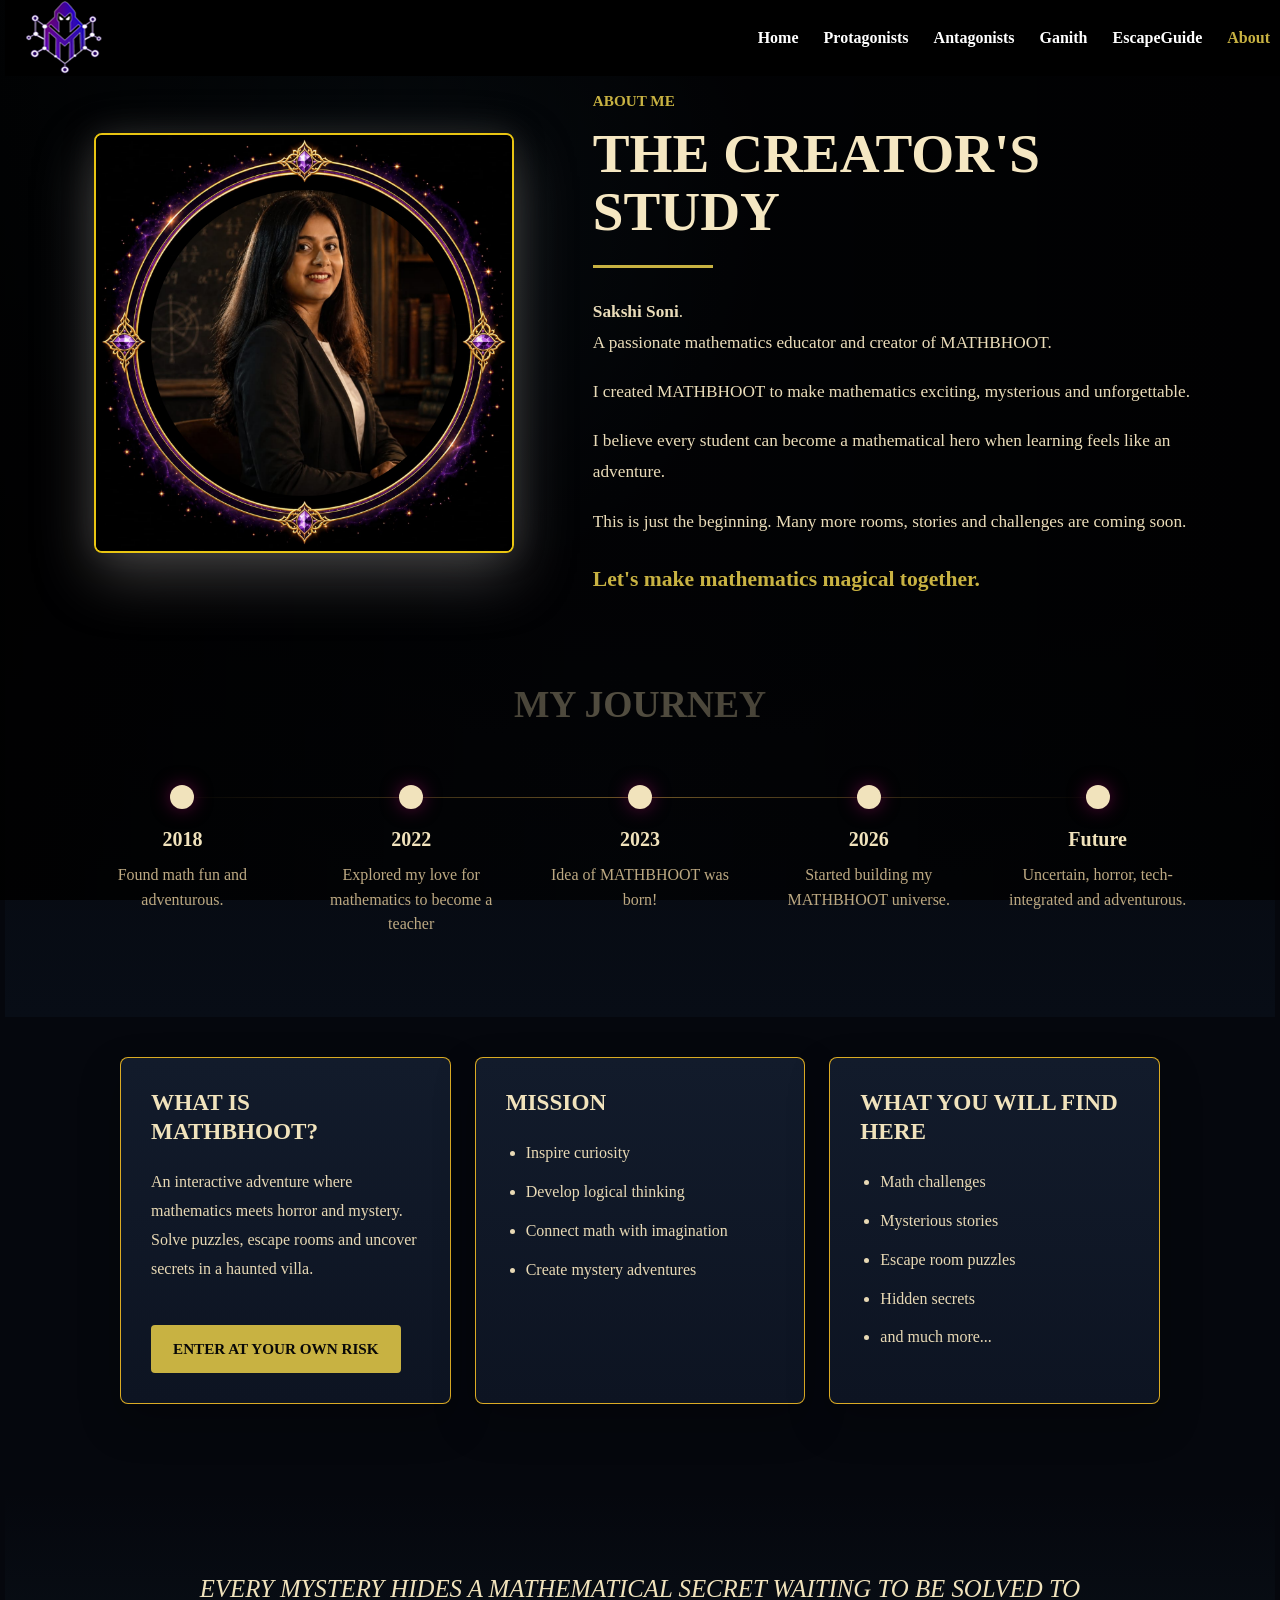
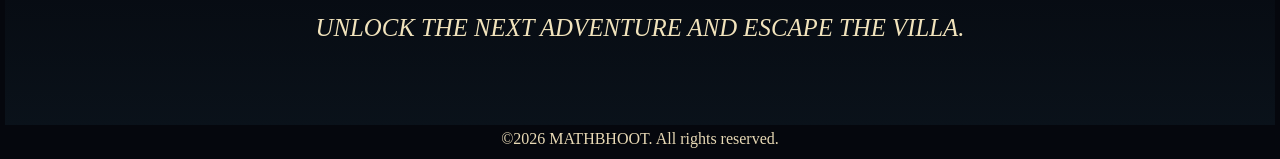
==== html/about/about.html @ 96b15bda "about done" ====
<!DOCTYPE html>
<html lang="en">

<head>

    <meta charset="UTF-8">
    <meta name="viewport" content="width=device-width, initial-scale=1.0">
    <title>MATHBHOOT | WHERE MATHEMATICS MEETS MYSTERY</title>

    <meta name="about" content="Sakshi Soni">
    <meta name="description"
      content="Meet Sakshi Soni, creator of MATHBHOOT | WHERE MATHEMATICS MEETS MYSTERY.">
    <meta name="robots" content="index, follow">
    <link rel="canonical" href="https://mathbhoot.com/html/about/about.html">

    <meta property="og:type" content="profile">
    <meta property="og:site_name" content="MATHBHOOT">
    <meta property="og:title" content="About Sakshi Soni, creator of MATHBHOOT | WHERE MATHEMATICS MEETS MYSTERY">
    <meta property="og:description"
      content="Meet Sakshi Soni, mathematics educator and creator of MATHBHOOT | WHERE MATHEMATICS MEETS MYSTERY.">
    <meta property="og:url" content="https://mathbhoot.com/html/about/about.html">
    <meta property="og:image" content="https://mathbhoot.com/assets/sakshi.png">
    <meta property="og:image:secure_url" content="https://mathbhoot.com/assets/sakshi.png">
    <meta property="og:image:type" content="image/png">
    <meta property="og:image:width" content="1306">
    <meta property="og:image:height" content="1306">
    <meta property="og:image:alt" content="Sakshi Soni, creator of MATHBHOOT | WHERE MATHEMATICS MEETS MYSTERY">
    <meta property="profile:first_name" content="Sakshi">
    <meta property="profile:last_name" content="Soni">

    <meta name="twitter:card" content="summary_large_image">
    <meta name="twitter:title" content="About Sakshi Soni, creator of MATHBHOOT | WHERE MATHEMATICS MEETS MYSTERY">
    <meta name="twitter:description"
      content="Meet Sakshi Soni, mathematics educator and creator of MATHBHOOT | WHERE MATHEMATICS MEETS MYSTERY">
    <meta name="twitter:image" content="https://mathbhoot.com/assets/sakshi.png">
    <meta name="twitter:image:alt" content="Sakshi Soni, creator of MATHBHOOT | WHERE MATHEMATICS MEETS MYSTERY">
    
    <link rel="icon" href="../../assets/logo.png" type="image/png">
    <link rel="stylesheet" href="../../css/about/about.css">
    
    <script async src="https://www.googletagmanager.com/gtag/js?id=G-JPNB4LNP9J"></script>
    <script>
        window.dataLayer = window.dataLayer || [];
        function gtag(){ dataLayer.push(arguments); }
        gtag('js', new Date());
        gtag('config', 'G-JPNB4LNP9J');
    </script>
    <script type="application/ld+json">
    {
      "@context": "https://schema.org",
      "@type": "Person",
      "name": "Sakshi Soni",
      "url": "https://mathbhoot.com/html/about/about.html",
      "image": "https://mathbhoot.com/assets/sakshi.png",
      "jobTitle": "Mathematics Educator",
      "description": "Sakshi Soni is the creator of MATHBHOOT | WHERE MATHEMATICS MEETS MYSTERY.",
      "knowsAbout": ["Mathematics", "Education", "Puzzle-based learning"],
      "worksFor": {
        "@type": "Website",
        "name": "MATHBHOOT",
        "url": "https://mathbhoot.com/"
      }
    }
    </script>

</head>

<body>
    <div id="magic-particles"></div>
    <div class="fog"></div>

    <!-- NAVBAR -->

    <header class="site-header">
        <nav class="navbar" aria-label="Main navigation">
            <div class="logo-container">
                <a href="../../index.html" aria-label="Go to MATHBHOOT home"><img src="../../assets/logo.png" alt="MATHBHOOT Logo" class="nav-logo"></a>
            </div>
            <!-- Toggle button for mobile-->
             <button class="nav-toggle" type="button"aria-label="Open main navigation"aria-controls="primaryNavigation"aria-expanded="false">☰</button>
               
             <!--Navigation links-->
             <ul class="nav-links" id="primaryNavigation">
               <li> <a href="../../index.html">Home</a></li>
               <li><a href="html/protagonists/protagonists.html">Protagonists</a></li>
               <li><a href="html/antagonists/antagonists.html">Antagonists</a></li>
               <li><a href="html/ganith/ganith.html">Ganith</a></li>
               <li><a href="html/escapeguide/escape.html">EscapeGuide</a></li>
               <li><a href="html/about/about.html" class="active" aria-current="page">About</a></li>
            
            </ul>
        </div>
        </nav>

    </header>
    <br>
    <br>
    <br>
    <!-- HERO SECTION -->

    <section class="hero reveal">

        <div class="hero-overlay"></div>

        <div class="hero-content">

            <div class="profile-card">

                <img src="../../assets/sakshi.png"
                     alt="Sakshi Soni, creator of MATHBHOOT | WHERE MATHEMATICS MEETS MYSTERY"
                     loading="eager">

            </div>

            <div class="creator-content">

                <span class="small-heading">
                    ABOUT ME
                </span>

                <h1>
                    THE CREATOR'S STUDY
                </h1>

                <div class="gold-divider"></div>

                <div class="creator-copy">
                    <p>
                        <b>Sakshi Soni</b>.<br />
                        A passionate mathematics educator and creator of MATHBHOOT.
                    </p>
                <p>
                    I created MATHBHOOT to make mathematics
                    exciting, mysterious and unforgettable.
                </p>
                <p>
                    I believe every student can become
                    a mathematical hero when learning
                    feels like an adventure.
                </p>
                <p>
                    This is just the beginning.
                    Many more rooms, stories and
                    challenges are coming soon.
                </p>
                <h3>
                    Let's make mathematics magical together.
                </h3>
                </div>

            </div>

        </div>

    </section>
    <!-- TIMELINE -->

    <section class="journey reveal">

        <h2>MY JOURNEY</h2>

        <div class="timeline">

            <div class="timeline-item">

                <div class="circle"></div>

                <h3>2018</h3>

                <p>
                    Found math fun and adventurous.
                </p>

            </div>

            <div class="timeline-item">

                <div class="circle"></div>

                <h3>2022</h3>

                <p>
                    Explored my love for mathematics to become a teacher
                </p>

            </div>

            <div class="timeline-item">

                <div class="circle"></div>

                <h3>2023</h3>

                <p>
                    Idea of MATHBHOOT
                    was born!
                </p>

            </div>

            <div class="timeline-item">

                <div class="circle"></div>

                <h3>2026</h3>

                <p>
                    Started building my MATHBHOOT universe.
                </p>

            </div>

            <div class="timeline-item">

                <div class="circle"></div>

                <h3>Future</h3>

                <p>
                    Uncertain, horror, tech-integrated and adventurous.
                </p>

            </div>

        </div>

    </section>



    <!-- INFO CARDS -->

    <section class="cards reveal">

        <div class="info-card">

            <h2>WHAT IS MATHBHOOT?</h2>

            <p>
                An interactive adventure where
                mathematics meets horror and mystery.<br />
                Solve puzzles, escape rooms and
                uncover secrets in a haunted villa.
            </p>

            <button type="button">ENTER AT YOUR OWN RISK</button>

        </div>

        <div class="info-card">

            <h2>MISSION</h2>

            <ul>

                <li>Inspire curiosity</li>

                <li>Develop logical thinking</li>

                <li>Connect math with imagination</li>

                <li>Create mystery adventures</li>

            </ul>

        </div>

        <div class="info-card">

            <h2>WHAT YOU WILL FIND HERE</h2>

            <ul>

                <li>Math challenges</li>

                <li>Mysterious stories</li>
                <li>Escape room puzzles</li>
                <li>Hidden secrets</li>
                <li>and much more...</li>
            </ul>
        </div>
        </section>

        <!--QUOTE-->
        <section class="quote-section reveal">        <script src="../js/modules/about-effects.js"></script>
            <blockquote>
                EVERY MYSTERY HIDES A MATHEMATICAL SECRET WAITING TO BE SOLVED TO UNLOCK THE NEXT ADVENTURE AND ESCAPE THE VILLA.
            </blockquote>

        </section>
        


        <!--FOOTER-->
        <footer class="site-footer">
    <div class="footer-content">
        <p align="center"> &copy;2026 MATHBHOOT. All rights reserved.</p>
    </div>
</footer>

    <script src="../../js/main.js"></script>
    </body>
</html>
---- css/about/about.css ----
/* =========================
   NAVBAR
========================= */
/* Base Navbar Styles */
/* ensures the navbar inside follow the header width*/
*{
    margin:0;
    padding:0;
    box-sizing:border-box;
}

.navbar {
    position: fixed;
    top:0;
    z-index: 1000;
    display: flex;
    justify-content: space-between;
    align-items: center;
    width: 100%;
    padding: 0 15px;
    background: #000000;
}

.nav-links {
    display: flex;
    list-style: none;
    gap: 25px;
}

.nav-links a {
    color: white;
    text-decoration: none;
    font-weight: bold;
}

.nav-toggle {
    display: none; /* Hidden on desktop */
    background: none;
    border: none;
    color: white;
    font-size: 1 rem;
    cursor: pointer;
}


.nav-links a:hover,
.nav-links a:focus-visible{
    color:var(--gold);
    border-bottom-color:var(--gold);
}

.nav-links a.active{
    color:var(--gold);
    border-bottom-color:var(--gold);
}
/* =========================
   GLOBAL
========================= */

:root{
    --bg:#05070d;
    --bg-soft:#080d16;
    --panel:#0d1422;
    --panel-strong:#121b2b;
    --gold:#c8b242;
    --gold-soft:#f1e3bc;
    --text:#e8d9b5;
    --muted:#bda982;
    --line:rgba(200,154,66,.55);
}

html{
    scroll-behavior:smooth;
}


body{
    min-width:320px;
    overflow-x:hidden;
    background:
        radial-gradient(circle at top left, rgba(46,95,120,.2), transparent 34rem),
        var(--bg);
    color:var(--text);
    font-family:Georgia, serif;
    line-height:1.8;
    padding: 5px;
}

img{
    display:block;
    max-width:100%;
}

a{
    text-decoration:none;
    color:inherit;
}

:focus-visible{
    outline:2px solid var(--gold);
    outline-offset:4px;
}

/* =========================
   HERO
========================= */


.hero-overlay{
    position:absolute;
    inset:0;
    background:
        linear-gradient(90deg, rgba(0,0,0,.9), rgba(0,0,0,.66) 48%, rgba(0,0,0,.86)),
        radial-gradient(circle at 30% 24%, rgba(46,95,120,.28), transparent 24rem);
    pointer-events:none;
}

.hero-content{
    position:relative;
    display:grid;
    grid-template-columns:minmax(260px,.85fr) minmax(0,1.15fr);
    align-items:center;
    gap:64px;

    width:100%;
    max-width:1120px;
    margin:0 auto;
}

/* =========================
   PROFILE CARD
========================= */

.profile-card{
    display:grid;
    place-items:center;
    min-width:0;
}

.profile-card img{
    width:min(100%,420px);
    border:2px solid #e9c512;
    border-radius:8px;
    box-shadow:
        0 22px 60px rgba(136, 133, 133, 0.45),
        0 0 30px rgba(64, 61, 56, 0.35);
}

/* =========================
   CREATOR CONTENT
========================= */

.creator-content{
    min-width:0;
    max-width:620px;
}

.small-heading{
    display:block;
    color:var(--gold);
    font-size:.95rem;
    font-weight:bold;
    letter-spacing:0;
    line-height:1.3;
    text-transform:uppercase;
}

.creator-content h1{
    margin:14px 0 24px;
    color:#f5e7c2;
    font-size:3.45rem;
    line-height:1.05;
    overflow-wrap:anywhere;
}

.gold-divider{
    width:120px;
    height:3px;
    margin-bottom:28px;
    background:var(--gold);
}

.creator-copy p{
    margin-bottom:18px;
    color:#eadcb9;
    font-size:1.08rem;
    max-width:100%;
    overflow-wrap:break-word;
}

.creator-copy h3{
    margin-top:28px;
    color:var(--gold);
    font-size:1.35rem;
    line-height:1.35;
    max-width:100%;
    overflow-wrap:break-word;
}

/* =========================
   JOURNEY
========================= */

.journey{
    padding:88px 40px 80px;
    background:linear-gradient(180deg, var(--bg), var(--bg-soft));
}

.journey h2{
    margin-bottom:58px;
    color:var(--gold-soft);
    font-size:2.35rem;
    line-height:1.2;
    text-align:center;
}

.timeline{
    position:relative;
    display:grid;
    grid-template-columns:repeat(5,minmax(0,1fr));
    gap:24px;

    max-width:1120px;
    margin:0 auto;
}

.timeline::before{
    content:"";
    position:absolute;
    top:12px;
    left:8%;
    right:8%;
    height:1px;
    background:linear-gradient(90deg, transparent, var(--line), transparent);
}

.timeline-item{
    position:relative;
    min-width:0;
    text-align:center;
}

.circle{
    position:relative;
    z-index:1;
    width:24px;
    height:24px;
    margin:0 auto 18px;
    border-radius:50%;
    background:var(--gold-soft);
    box-shadow:0 0 18px rgba(121, 8, 76, 0.719);
}

.timeline-item h3{
    margin-bottom:12px;
    color:var(--gold-soft);
    font-size:1.25rem;
    line-height:1.2;
}

.timeline-item p{
    max-width:190px;
    margin:0 auto;
    color:var(--muted);
    line-height:1.55;
}

/* =========================
   INFO CARDS
========================= */

.cards{
    display:grid;
    grid-template-columns:repeat(auto-fit,minmax(min(100%,300px),1fr));
    gap:24px;

    max-width:1120px;
    margin:0 auto;
    padding:40px 40px 88px;
}

.info-card{
    min-width:0;
    padding:30px;
    border:1px solid rgba(250, 193, 36, 0.872);
    border-radius:8px;
    background:linear-gradient(180deg, var(--panel-strong), var(--panel));
    box-shadow:0 18px 40px rgba(0,0,0,.26);
}

.info-card h2{
    margin-bottom:22px;
    color:var(--gold-soft);
    font-size:1.45rem;
    line-height:1.25;
    overflow-wrap:anywhere;
}

.info-card p{
    margin-bottom:24px;
    overflow-wrap:break-word;
}

.info-card ul{
    padding-left:20px;
}

.info-card li{
    margin-bottom:10px;
    overflow-wrap:break-word;
}

/* =========================
   BUTTON
========================= */

.info-card button{
    display:inline-flex;
    align-items:center;
    justify-content:center;

    min-height:48px;
    max-width:100%;
    margin-top:18px;
    padding:12px 22px;

    border:0;
    border-radius:4px;
    background:var(--gold);
    color:#080808;
    cursor:pointer;
    font:700 .95rem Georgia, serif;
    line-height:1.2;
    text-align:center;
    transition:background .25s ease, transform .25s ease;
    white-space:normal;
}

.info-card button:hover,
.info-card button:focus-visible{
    background:#f52929;
    transform:translateY(-2px);
}

/* =========================
   QUOTE
========================= */

.quote-section{
    padding:78px 40px;
    text-align:center;
    background:
        linear-gradient(180deg, transparent, rgba(46,95,120,.12)),
        var(--bg);
}

.quote-section blockquote{
    max-width:900px;
    margin:auto;
    color:var(--gold-soft);
    font-size:1.55rem;
    font-style:italic;
    line-height:1.55;
    overflow-wrap:break-word;
}
/* This makes sure your 3D Canvas sits behind everything else */
#webgl {
    position: fixed;
    top: 0;
    left: 0;
    z-index: 1; /* Behind the text */
}

/* This ensures your UI sits on top of the 3D scene */
#home-scene {
    position: relative;
    z-index: 2; /* In front of the 3D scene */
    display: flex;
    flex-direction: column;
    align-items: center;
    justify-content: center;
    height: 100vh;
}


/* =========================
   TABLETS
========================= */

@media(max-width:768px){
    
    
    .page-wrapper {
        flex-direction: column; /* Stacks items vertically instead of side-by-side */
        justify-content: center;
        height: 1vh;
        padding-bottom: 50px;
    }
    .nav-toggle {
        display: block; /* Show toggle on mobile */
    }
    .nav-logo {
        width: 50px; /* Adjust this value to make the logo smaller */
        height: auto;
    }
    .hero{
        align-items:flex-start;
        padding:148px 30px 68px;
    }

    .hero-content{
        grid-template-columns:1fr;
        gap:36px;
        max-width:700px;
        text-align:center;
    }

    .profile-card img{
        width:min(76vw,340px);
    }

    .creator-content{
        max-width:none;
    }

    .gold-divider{
        margin-right:auto;
        margin-left:auto;
    }

    .creator-content h1{
        font-size:2.7rem;
    }

    .timeline{
        grid-template-columns:repeat(2,minmax(0,1fr));
        max-width:720px;
    }

    .timeline::before{
        display:none;
    }
    .nav-links {
        display: none; /* Hide menu by default on mobile */
        flex-direction: column;
        position: absolute;
        top: 60px;
        left: 0;
        width: 100%;
        background: #1a1a1a;
        text-align: center;
        padding: 20px 0;
    }
    .nav-links.active {
        display: flex; /* Shown when toggled */
    }
}
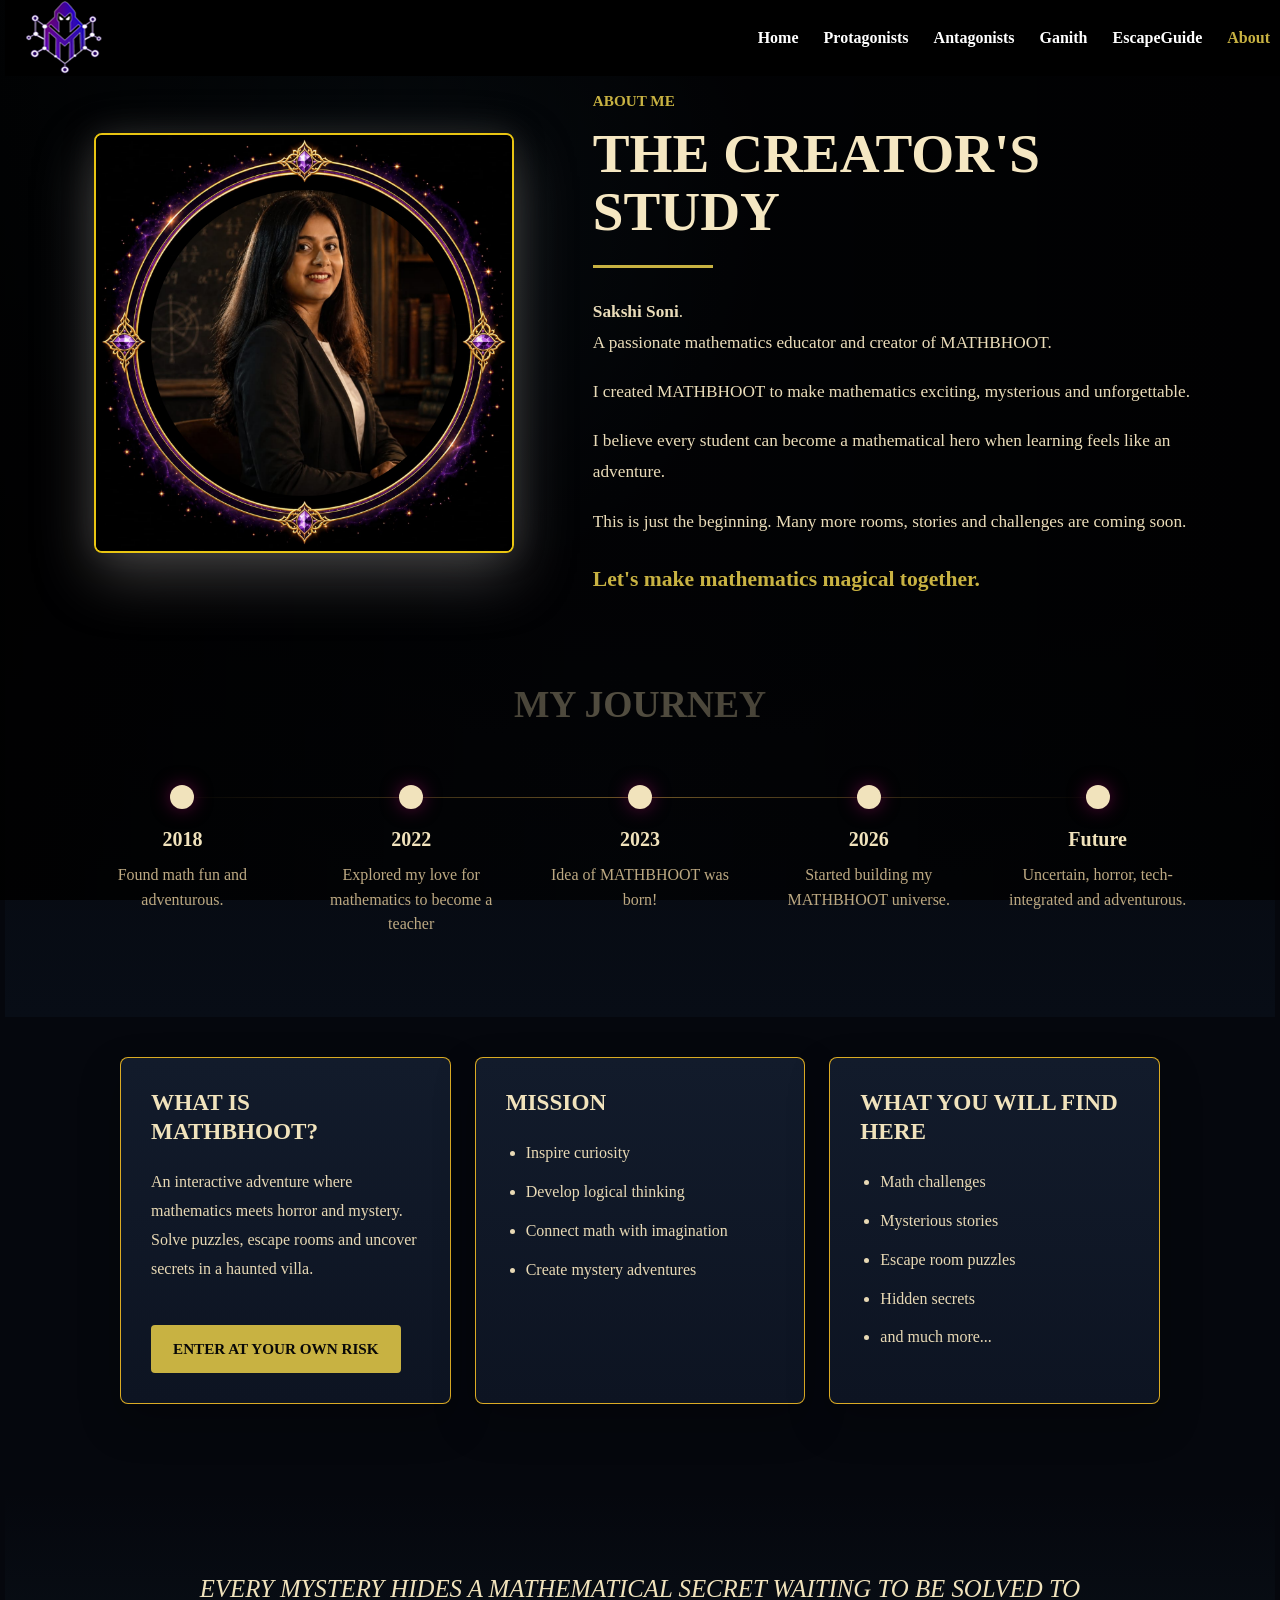
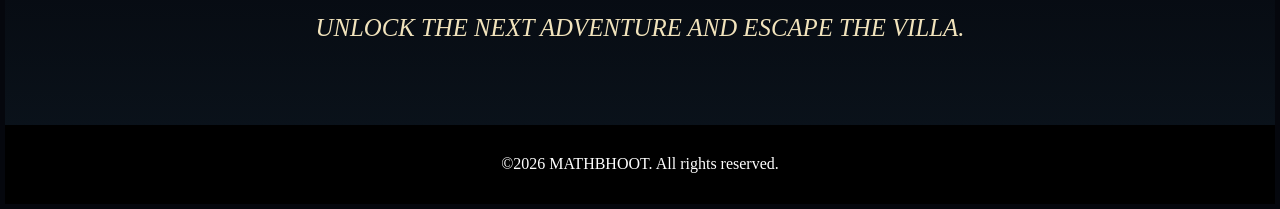
==== commit ba4d99c3: "Merge pull request #1 from mathbhoot/dev Protagonists page made" ====
--- a/html/about/about.html
+++ b/html/about/about.html
@@ -5,11 +5,11 @@
 
     <meta charset="UTF-8">
     <meta name="viewport" content="width=device-width, initial-scale=1.0">
-    <title>MATHBHOOT | WHERE MATHEMATICS MEETS MYSTERY</title>
+    <title>ABOUT | MATHBHOOT </title>
 
     <meta name="about" content="Sakshi Soni">
     <meta name="description"
-      content="Meet Sakshi Soni, creator of MATHBHOOT | WHERE MATHEMATICS MEETS MYSTERY.">
+      content="About Sakshi Soni, creator of MATHBHOOT | WHERE MATHEMATICS MEETS MYSTERY.">
     <meta name="robots" content="index, follow">
     <link rel="canonical" href="https://mathbhoot.com/html/about/about.html">
 
@@ -35,8 +35,8 @@
     <meta name="twitter:image" content="https://mathbhoot.com/assets/sakshi.png">
     <meta name="twitter:image:alt" content="Sakshi Soni, creator of MATHBHOOT | WHERE MATHEMATICS MEETS MYSTERY">
     
-    <link rel="icon" href="../../assets/logo.png" type="image/png">
-    <link rel="stylesheet" href="../../css/about/about.css">
+    <link rel="icon" href="/assets/logo.png" type="image/png">
+    <link rel="stylesheet" href="/css/about/about.css">
     
     <script async src="https://www.googletagmanager.com/gtag/js?id=G-JPNB4LNP9J"></script>
     <script>
@@ -47,20 +47,22 @@
     </script>
     <script type="application/ld+json">
     {
-      "@context": "https://schema.org",
-      "@type": "Person",
-      "name": "Sakshi Soni",
-      "url": "https://mathbhoot.com/html/about/about.html",
-      "image": "https://mathbhoot.com/assets/sakshi.png",
-      "jobTitle": "Mathematics Educator",
-      "description": "Sakshi Soni is the creator of MATHBHOOT | WHERE MATHEMATICS MEETS MYSTERY.",
-      "knowsAbout": ["Mathematics", "Education", "Puzzle-based learning"],
-      "worksFor": {
-        "@type": "Website",
+        "@context": "https://schema.org",
+        "@type": "WebSite",
         "name": "MATHBHOOT",
-        "url": "https://mathbhoot.com/"
-      }
+        "url": "https://mathbhoot.com/",
+        "description": "MATHBHOOT is an interactive mathematical mystery adventure created by Sakshi Soni.",
+        "image": "https://mathbhoot.com/assets/og-home.png",
+        "creator": {
+            "@type": "Person",
+            "name": "Sakshi Soni",
+            "url": "https://mathbhoot.com/html/about/about.html",
+            "image": "https://mathbhoot.com/assets/sakshi.png",
+        "logo": "https://mathbhoot.com/assets/logo.png"
+        }
     }
+    <script type="application/ld+json">
+    
     </script>
 
 </head>
@@ -82,16 +84,14 @@
              <!--Navigation links-->
              <ul class="nav-links" id="primaryNavigation">
                <li> <a href="../../index.html">Home</a></li>
-               <li><a href="html/protagonists/protagonists.html">Protagonists</a></li>
-               <li><a href="html/antagonists/antagonists.html">Antagonists</a></li>
-               <li><a href="html/ganith/ganith.html">Ganith</a></li>
-               <li><a href="html/escapeguide/escape.html">EscapeGuide</a></li>
+               <li><a href="../protagonists/protagonists.html">Protagonists</a></li>
+               <li><a href="../antagonists/antagonists.html">Antagonists</a></li>
+               <li><a href="../ganith/ganith.html">Ganith</a></li>
+               <li><a href="../escapeguide/escape.html">EscapeGuide</a></li>
                <li><a href="html/about/about.html" class="active" aria-current="page">About</a></li>
-            
             </ul>
         </div>
         </nav>
-
     </header>
     <br>
     <br>
@@ -291,13 +291,14 @@
         
 
 
-        <!--FOOTER-->
-        <footer class="site-footer">
+    <!--FOOTER-->
+    <footer class="site-footer">
     <div class="footer-content">
         <p align="center"> &copy;2026 MATHBHOOT. All rights reserved.</p>
     </div>
-</footer>
+    </footer>
 
     <script src="../../js/main.js"></script>
+    <script src="../../js/about/about.js"></script>
     </body>
 </html>
--- a/css/about/about.css
+++ b/css/about/about.css
@@ -365,25 +365,17 @@
     line-height:1.55;
     overflow-wrap:break-word;
 }
-/* This makes sure your 3D Canvas sits behind everything else */
-#webgl {
-    position: fixed;
-    top: 0;
-    left: 0;
-    z-index: 1; /* Behind the text */
-}
-
-/* This ensures your UI sits on top of the 3D scene */
-#home-scene {
-    position: relative;
-    z-index: 2; /* In front of the 3D scene */
-    display: flex;
-    flex-direction: column;
-    align-items: center;
-    justify-content: center;
-    height: 100vh;
-}
-
+/* Footer */
+.site-footer {
+    padding-bottom: 0%;
+    width: 100%;
+    background: #000000; /* Dark theme to match your mystery vibe */
+    color: #ffffff;
+    padding: 25px 0;
+    text-align: center;
+    margin-top: auto; /* Ensures it stays at bottom if page is short */
+    z-index: 1000;
+}
 
 /* =========================
    TABLETS
@@ -391,13 +383,6 @@
 
 @media(max-width:768px){
     
-    
-    .page-wrapper {
-        flex-direction: column; /* Stacks items vertically instead of side-by-side */
-        justify-content: center;
-        height: 1vh;
-        padding-bottom: 50px;
-    }
     .nav-toggle {
         display: block; /* Show toggle on mobile */
     }
